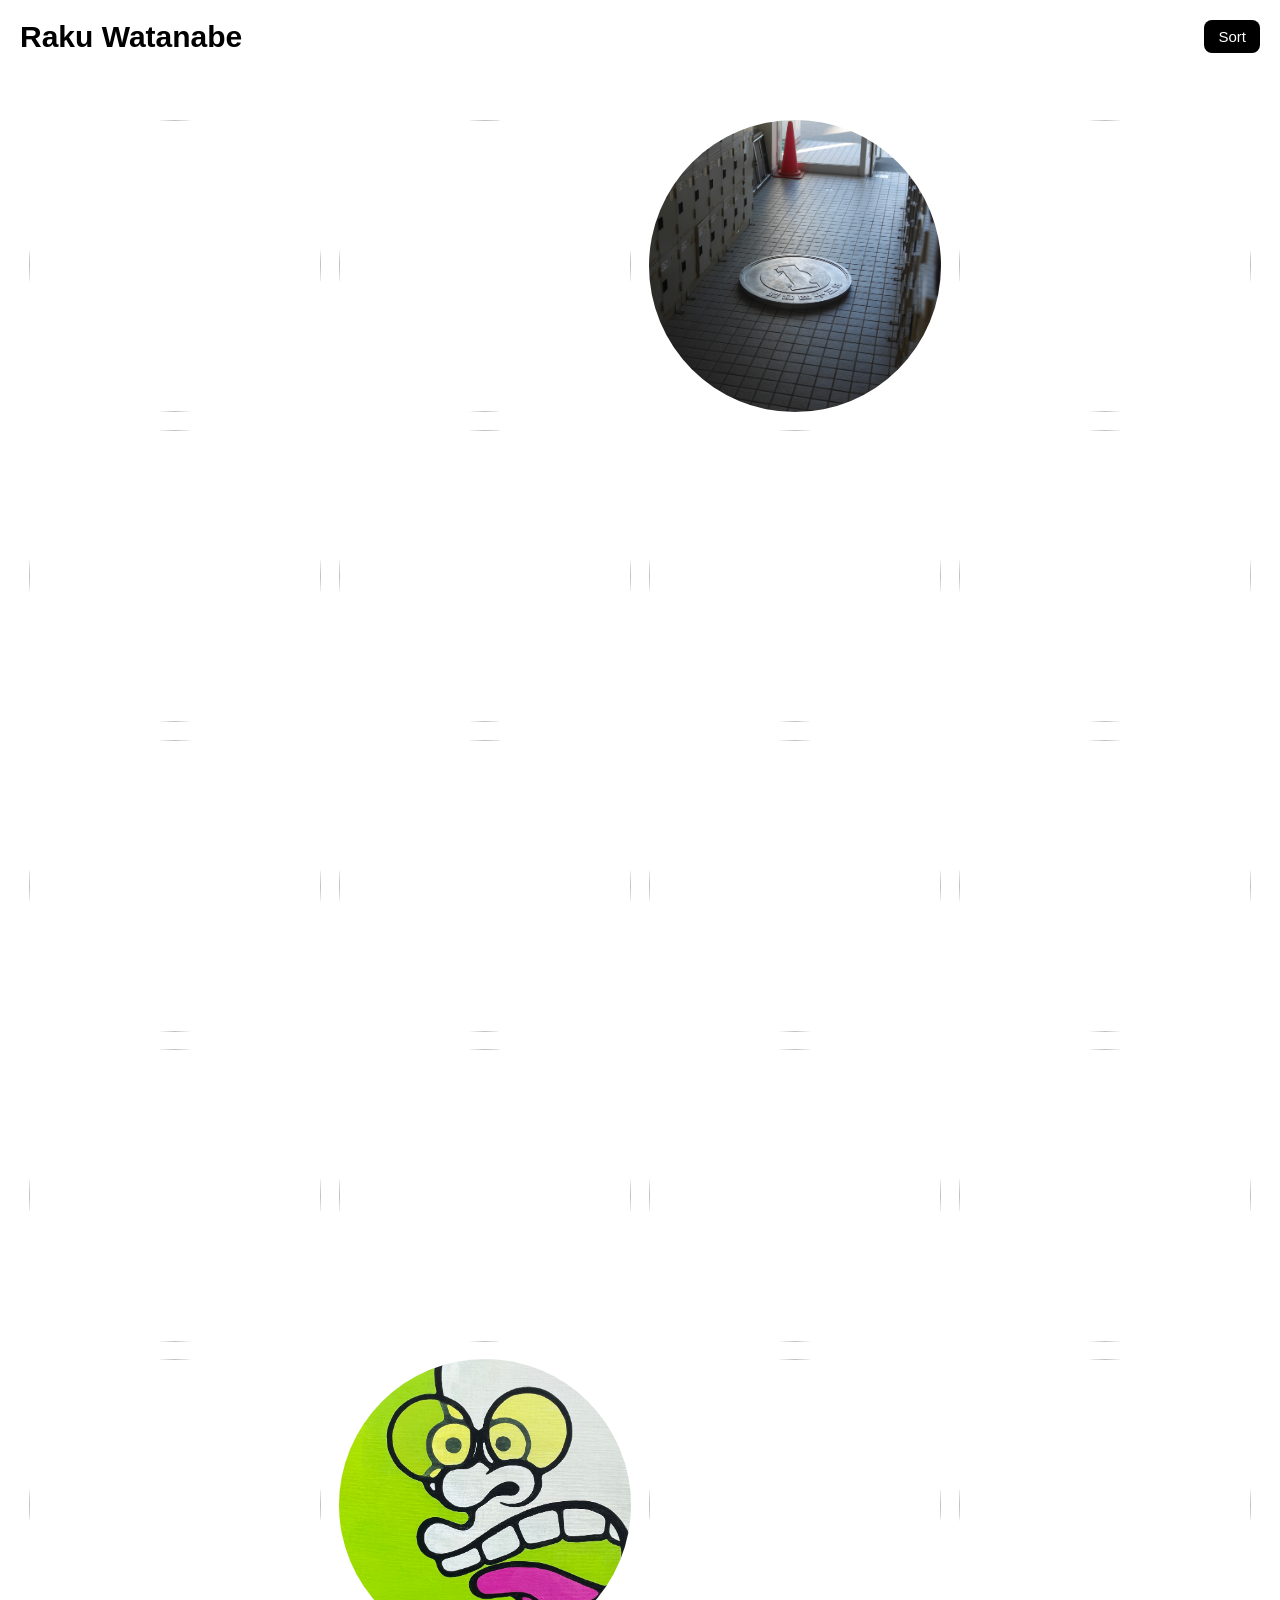
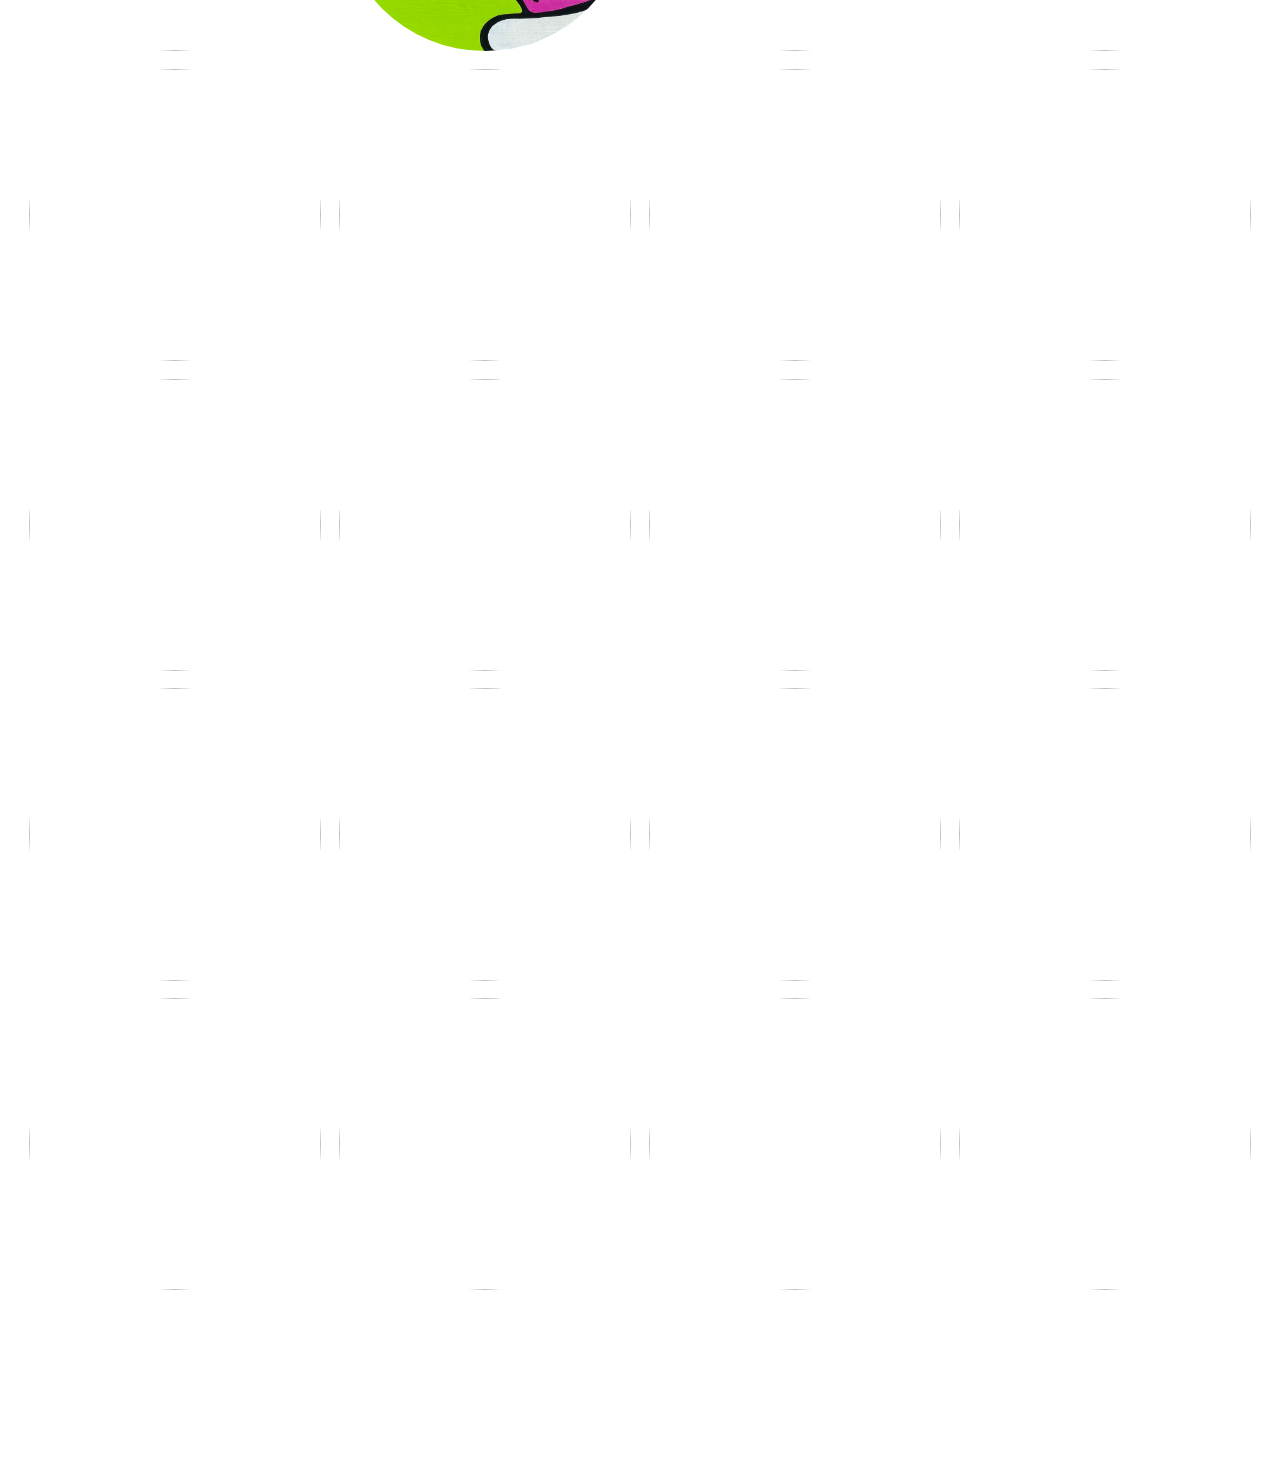
==== index.html @ ada794d5 "Update index.html" ====
<!DOCTYPE html>
<html lang="ja">
<head>
<meta charset="UTF-8">
<meta name="viewport" content="width=device-width, initial-scale=1.0">
<title>WORKS - ぎょーすー</title>

<style>

body, html {
  margin: 0;
  padding: 0;
  font-family: "Helvetica", sans-serif;
  background: #fff;
  color: #000;
  overflow-x: hidden;
}

/* ────────────────
  固定ヘッダー白背景（ロゴ＋Sort の後ろ）
──────────────── */
.header-bar {
  position: fixed;
  top: 0;
  left: 0;
  width: 100%;
  height: 65px;              /* ロゴ位置に合わせた高さ */
  background: #fff;
  z-index: 900;              /* 画像より前に必ず来る */
  pointer-events: none;      /* この帯はクリック無効 */
}

/* ロゴ ＆ Sort は pointer-events 復活 */
.logo, .sort-menu-button {
  pointer-events: auto;
}

/* ロゴ */
.logo {
  position: fixed;
  top: 20px;
  left: 20px;
  font-size: 30px;
  font-weight: bold;
  z-index: 950;
  color: #000;
  text-decoration: none;
}

/* Sort ボタン */
.sort-menu-button {
  position: fixed;
  top: 20px;
  right: 20px;
  background: #000;
  color: #fff;
  padding: 8px 14px;
  border-radius: 8px;
  font-size: 15px;
  cursor: pointer;
  z-index: 950;
  user-select: none;
}

/* Sort メニュー */
.sort-menu {
  position: fixed;
  top: 65px;
  right: 20px;
  background: #fff;
  border: 1px solid #000;
  border-radius: 8px;
  display: none;
  flex-direction: column;
  overflow: hidden;
  z-index: 960;
}

.sort-menu div {
  padding: 10px 14px;
  font-size: 14px;
  cursor: pointer;
  white-space: nowrap;
  border-bottom: 1px solid #ddd;
}
.sort-menu div:last-child { border-bottom: none; }
.sort-menu div:hover {
  background: #000;
  color: #fff;
}

/* WORK ITEM（丸） */

.work-item {
  position: absolute;
  cursor: pointer;
  overflow: hidden;
  border-radius: 50%;
  transition:
    left 0.6s ease,
    top 0.6s ease,
    width 0.4s ease,
    height 0.4s ease,
    transform 0.4s ease;
  z-index: 100;
}

.work-item img {
  width: 100%;
  height: 100%;
  object-fit: cover;
  transition: filter 0.3s ease, transform 0.4s ease;
}

.work-item:hover img {
  filter: brightness(0.4);
  transform: scale(1.1);
}
.work-item.is-active img {
  filter: brightness(0.4);
  transform: scale(1.1);
}

.work-item.is-active .work-title {
  opacity: 1;
}

/* 作品名 */
.work-title {
  position: absolute;
  top: 50%;
  left: 50%;
  width: 90%;
  transform: translate(-50%, -50%);
  text-align: center;
  color: #fff;
  font-weight: bold;
  text-shadow: 0 4px 10px rgba(0,0,0,0.8);
  opacity: 0;
  pointer-events: none;
  transition: opacity 0.4s ease;
  line-height: 1.25em;
}

.work-title span,
.work-title dt {
  display: block;
}

.work-item:hover .work-title {
  opacity: 1;
}

/* Wrapper（画像は白帯の80px下から開始） */
#pageWrapper {
  position: relative;
  width: 100%;
  padding-top: 100px; /* ← 白帯分＋余白 */
}
</style>
</head>
<body>

<!-- 白背景帯（固定） -->
<div class="header-bar"></div>

<!-- 文字はこの帯の上に重ねる -->
<a href="index.html" class="logo">Raku Watanabe</a>
<div class="sort-menu-button">Sort</div>

<div class="sort-menu">
  <div data-sort="asc">古い順</div>
  <div data-sort="desc">新しい順</div>
  <div data-sort="random">ランダム</div>
</div>



<div id="pageWrapper">

  <!-- ここから作品リスト（あなたのまま） -->
  <a class="work-item" href="works/work1.html" data-year="2023.3">
    <img src="img1.jpg">
    <div class="work-title">
      <span class="jp">いきものとして</span>
      <dt>As a Living Being</dt>
       <dt>As a Living Being</dt>
    </div>
  </a>

  <a class="work-item" href="works/work2.html" data-year="2024.5">
    <img src="img2.jpg">
    <div class="work-title">
      <span class="jp">街をやわらかくする</span>
      <dt>Softing the City</dt>
    </div>
  </a>

  <a class="work-item" href="works/work3.html" data-year="2025.2">
    <img src="img3.jpg">
    <div class="work-title">
      <span class="jp">ゆらめく応え</span>
      <dt>Wavering Reaction</dt>
    </div>
  </a>

  <a class="work-item" href="works/work4.html" data-year="2023.5">
    <img src="img4.jpg">
    <div class="work-title">
      <span class="jp">殻字プロジェクト</span>
      <dt>Hollow-Glyph Project</dt>
    </div>
  </a>

  <a class="work-item" href="works/work5.html" data-year="2023.6">
    <img src="img5.jpg">
    <div class="work-title">
      <span class="jp">行為の彫刻</span>
      <dt>Sculoting the Act</dt>
    </div>
  </a>

  <a class="work-item" href="works/work6.html" data-year="2019">
    <img src="img6.jpg">
    <div class="work-title">
      <span class="jp">parallel world</span>
    </div>
  </a>

  <a class="work-item" href="works/work7.html" data-year="2025.3">
    <img src="img7.jpg">
    <div class="work-title">
      <span class="jp">演じる会話</span>
      <dt>Performed Dialogue</dt>
    </div>
  </a>

  <a class="work-item" href="works/work8.html" data-year="2025.1">
    <img src="img8.jpg">
    <div class="work-title">
      <span class="jp">数千万年を装う</span>
      <dt>Pretending Tens of Millions of Years</dt>
    </div>
  </a>

  <a class="work-item" href="works/work9.html" data-year="2024.8">
    <img src="img9.jpg">
    <div class="work-title small-title">
      <span class="jp">作為的シンクロニシティ</span>
      <dt>Contrived Synchronicity</dt>
    </div>
  </a>

  <a class="work-item" href="works/work10.html" data-year="2024.7">
    <img src="img10.jpg">
    <div class="work-title">
      <span class="jp">人生の擬似体験</span>
      <dt>Simulated Life Experience</dt>
    </div>
  </a>

  <a class="work-item" href="works/work11.html" data-year="2023.2">
    <img src="img11.jpg">
    <div class="work-title">
      <span class="jp">依存の客観視</span>
      <dt>Objectifying Dependence</dt>
    </div>
  </a>

  <a class="work-item" href="works/work12.html" data-year="2023.1">
    <img src="img12.jpg">
    <div class="work-title">
      <span class="jp">LET OUT!</span>
    </div>
  </a>

  <a class="work-item" href="works/work13.html" data-year="2023.9">
    <img src="img13.jpg">
    <div class="work-title">
      <span class="jp">ゆめ、うつつ、廻る。</span>
      <dt>Dream, Reality, Turning.</dt>
    </div>
  </a>
  <a class="work-item" href="works/work14.html" data-year="2024.1">
    <img src="img14.jpg">
    <div class="work-title">
      <span class="jp">ポッキー（貫通）</span>
      <dt>Pocky(penetration)</dt>
    </div>
  </a>
   <a class="work-item" href="works/work15.html" data-year="2022.2">
    <img src="img15.jpg">
    <div class="work-title">
      <span class="jp">再創世</span>
      <dt>Re-Genesis</dt>
    </div>
  </a>
   <a class="work-item" href="works/work16.html" data-year="2023.7">
    <img src="img16.jpg">
    <div class="work-title">
      <span class="jp">自分を他人に話す</span>
      <dt>To talk abouut oneself to Others</dt>
    </div>
  </a>
   <a class="work-item" href="works/work17.html" data-year="2024.2">
    <img src="img17.jpg">
    <div class="work-title">
      <span class="jp">「必然」の片鱗を</span>
      <dt>A Glimpse of the "Inevitable"</dt>
    </div>
  </a>
   <a class="work-item" href="works/work18.html" data-year="2022.1">
    <img src="img18.jpg">
    <div class="work-title">
      <span class="jp">自画像</span>
      <dt>Self-Portrait</dt>
    </div>
  </a>
   <a class="work-item" href="works/work19.html" data-year="2024.3">
    <img src="img19.jpg">
    <div class="work-title">
      <span class="jp">Mr.</span>
      <dt></dt>
    </div>
  </a>
  <a class="work-item" href="works/work20.html" data-year="2024.9">
    <img src="img20.jpg">
    <div class="work-title">
      <span class="jp">私を整理して、次へ</span>
      <dt>Klesha Drawing</dt>
    </div>
  </a>
  <a class="work-item" href="works/work21.html" data-year="2021.1">
    <img src="img21.jpg">
    <div class="work-title">
      <span class="jp">Singularity</span>
      <dt></dt>
    </div>
  </a>
  <a class="work-item" href="works/work22.html" data-year="2023.1">
    <img src="img22.jpg">
    <div class="work-title">
      <span class="jp">巨大板チョコ</span>
      <dt>Giant Chocolate</dt>
    </div>
  </a>
  <a class="work-item" href="works/work23.html" data-year="2024.7">
    <img src="img23.jpg">
    <div class="work-title">
      <span class="jp">気配コミュニティ</span>
      <dt>Whisper Community</dt>
    </div>
  </a>
  <a class="work-item" href="works/work24.html" data-year="2021.0">
    <img src="img24.jpg">
    <div class="work-title">
      <span class="jp">天下御麺</span>
      <dt>Noodles</dt>
    </div>
  </a>
  <a class="work-item" href="works/work25.html" data-year="2023.4">
    <img src="img25.jpg">
    <div class="work-title">
      <span class="jp">無題（キャベツ頭）</span>
      <dt>Untitled(Cabbage Head)</dt>
    </div>
  </a>
  <a class="work-item" href="works/work26.html" data-year="2023.4">
    <img src="img26.jpg">
    <div class="work-title">
      <span class="jp">世界と接する</span>
      <dt>Point of Contact with the World</dt>
    </div>
  </a>
  <a class="work-item" href="works/work27.html" data-year="2025.5">
    <img src="img27.jpg">
    <div class="work-title">
      <span class="jp">競技カルタ選手権大会</span>
      <dt>Competitive Karuta Championship Tournament</dt>
    </div>
  </a>
  <a class="work-item" href="works/work28.html" data-year="2025.4">
    <img src="img28.jpg">
    <div class="work-title">
      <span class="jp">英語の練習</span>
      <dt>English Practice</dt>
    </div>
  </a>
  <a class="work-item" href="works/work29.html" data-year="2024.6">
    <img src="img29.jpg">
    <div class="work-title">
      <span class="jp">アンパンマンパンマン</span>
      <dt>Anpanmanpanman</dt>
    </div>
  </a>
  <a class="work-item" href="works/work30.html" data-year="2024.4">
    <img src="img30.jpg">
    <div class="work-title">
      <span class="jp">ピカソ</span>
      <dt>Picasso</dt>
    </div>
  </a>
    <a class="work-item" href="works/work31.html" data-year="2025.7">
    <img src="img31.jpg">
    <div class="work-title">
      <span class="jp">願う、抗う、乗り越える。</span>
      <dt>To Hope, to Stand, to Overcome.</dt>
    </div>
  </a> 
  <a class="work-item" href="works/work32.html" data-year="2025.0">
    <img src="img32.jpg">
    <div class="work-title">
      <span class="jp">なぞるブジェ</span>
      <dt>Tracebject</dt>
    </div>
  </a>
<a class="work-item" href="works/work32.html" data-year="2026.0">
    <img src="img33.jpg">
    <div class="work-title">
      <span class="jp">たべもののかたち</span>
      <dt>Food Shapes</dt>
    </div>
  </a>
  <a class="work-item" href="works/work32.html" data-year="2025.6">
    <img src="img34.jpg">
    <div class="work-title">
      <span class="jp">字日記</span>
      <dt>Gliph-Diary</dt>
    </div>
  </a>
   <a class="work-item" href="works/work32.html" data-year="2026.1">
    <img src="img35.jpg">
    <div class="work-title">
      <span class="jp">サークル活動</span>
      <dt>Club Activities</dt>
    </div>
  </a>
   <a class="work-item" href="works/work32.html" data-year="2026.2">
    <img src="img36.jpg">
    <div class="work-title">
      <span class="jp">【漫才】『純水サイダー「給食」の発表と講評』</span>
      <dt>[Manzai]"Presentation and Feedback on"School Lunch"Junsui-Cider"</dt>
    </div>
  </a>

</div>


<script>
const wrapper = document.getElementById("pageWrapper");
const items = Array.from(document.querySelectorAll(".work-item"));

let currentSorted = items;

/* タイトルサイズ */
function applyTitleSize(size) {
  let fontJP = 22;
  let fontEN = 16;

  if (size >= 260) { fontJP = 22; fontEN = 16; }
  else if (size >= 230) { fontJP = 20; fontEN = 15; }
  else if (size >= 200) { fontJP = 18; fontEN = 14; }
  else if (size >= 160) { fontJP = 15; fontEN = 12; }
  else { fontJP = 13; fontEN = 11; }

  document.querySelectorAll(".work-title").forEach(t => {
    const jp = t.querySelector("span");
    const en = t.querySelector("dt");
    if (jp) jp.style.fontSize = fontJP + "px";
    if (en) en.style.fontSize = fontEN + "px";
  });
}

/* レイアウト */
function layoutItems(sorted) {
  currentSorted = sorted;

  const W = window.innerWidth;

  /* 列数判定 */
  let colCount;
  if (W <= 550) colCount = 2;
  else if (W <= 900) colCount = 3;
  else if (W <= 1300) colCount = 4;
  else colCount = 5;

  /* 比率 */
  const marginRatio = 0.10;
  const gapRatio = 0.06;

  const itemSize =
    W / (colCount + gapRatio * (colCount - 1) + marginRatio * 2);

  const margin = itemSize * marginRatio;
  const gap = itemSize * gapRatio;

  sorted.forEach(el => {
    el.style.width = itemSize + "px";
    el.style.height = itemSize + "px";
  });
  applyTitleSize(itemSize);

  const totalWidth = colCount * itemSize + gap * (colCount - 1) + margin * 2;
  const startX = (W - totalWidth) / 2 + margin;

  let maxBottom = 0;

  sorted.forEach((el, i) => {
    const col = i % colCount;
    const row = Math.floor(i / colCount);

    const x = startX + col * (itemSize + gap);
    const y = 120 + row * (itemSize + gap); /* ← 白帯の高さ 120 に変更 */

    el.style.left = x + "px";
    el.style.top = y + "px";

    maxBottom = Math.max(maxBottom, y + itemSize);
  });

  wrapper.style.height = maxBottom + 80 + "px";
}

/* 初期ランダム */
function init() {
  const shuffled = [...items].sort(() => Math.random() - 0.5);

  shuffled.forEach(el => {
    el.style.left = Math.random() * 200 + "px";
    el.style.top  = Math.random() * 150 + "px";
  });

  setTimeout(() => layoutItems(shuffled), 200);
}

init();

/* Sort */
const menuButton = document.querySelector(".sort-menu-button");
const menuBox = document.querySelector(".sort-menu");

menuButton.onclick = () => {
  menuBox.style.display =
    menuBox.style.display === "flex" ? "none" : "flex";
};

document.querySelectorAll(".sort-menu div").forEach(btn => {
  btn.onclick = () => {
    menuBox.style.display = "none";
    const type = btn.dataset.sort;
    let sorted = [...items];

    if (type === "asc") sorted.sort((a, b) => Number(a.dataset.year) - Number(b.dataset.year));
    if (type === "desc") sorted.sort((a, b) => Number(b.dataset.year) - Number(a.dataset.year));
    if (type === "random") sorted.sort(() => Math.random() - 0.5);

    layoutItems(sorted);
  };
});

/* リサイズ */
let lastWidth = window.innerWidth;
window.addEventListener("resize", () => {
  if (window.innerWidth !== lastWidth) {
    lastWidth = window.innerWidth;
    layoutItems(currentSorted);
  }
});

const isTouch = ('ontouchstart' in window);

if (isTouch) {

  let activeItem = null;
  let hideTimer = null;

  let startX = 0;
  let startY = 0;
  let moved = false;

  items.forEach(item => {

    item.addEventListener("touchstart", function(e){

      startX = e.touches[0].clientX;
      startY = e.touches[0].clientY;
      moved = false;

    }, {passive:true});


    item.addEventListener("touchmove", function(e){

      const moveX = Math.abs(
        e.touches[0].clientX - startX
      );

      const moveY = Math.abs(
        e.touches[0].clientY - startY
      );

      if(moveX > 10 || moveY > 10){
        moved = true;
      }

    }, {passive:true});


   item.addEventListener("touchend", function(e){

  // スクロールなら普通にスクロール
  if(moved){
    return;
  }

  // タップ時だけリンクを止める
  e.preventDefault();


  // タップ処理

      // タップ処理
      if(activeItem === this){

        window.location.href =
          this.getAttribute("href");

        return;
      }


      if(hideTimer){
        clearTimeout(hideTimer);
      }


      items.forEach(i=>{
        i.classList.remove("is-active");
      });


      this.classList.add("is-active");

      activeItem = this;


      hideTimer = setTimeout(()=>{

        this.classList.remove("is-active");
        activeItem = null;

      },2000);
     
     item.addEventListener("click", function(e){

  // タップでJS管理するので通常リンク停止
  e.preventDefault();

});


    });

  });

}


/* ─────────────────────────────── */



</script>

</body>
</html>
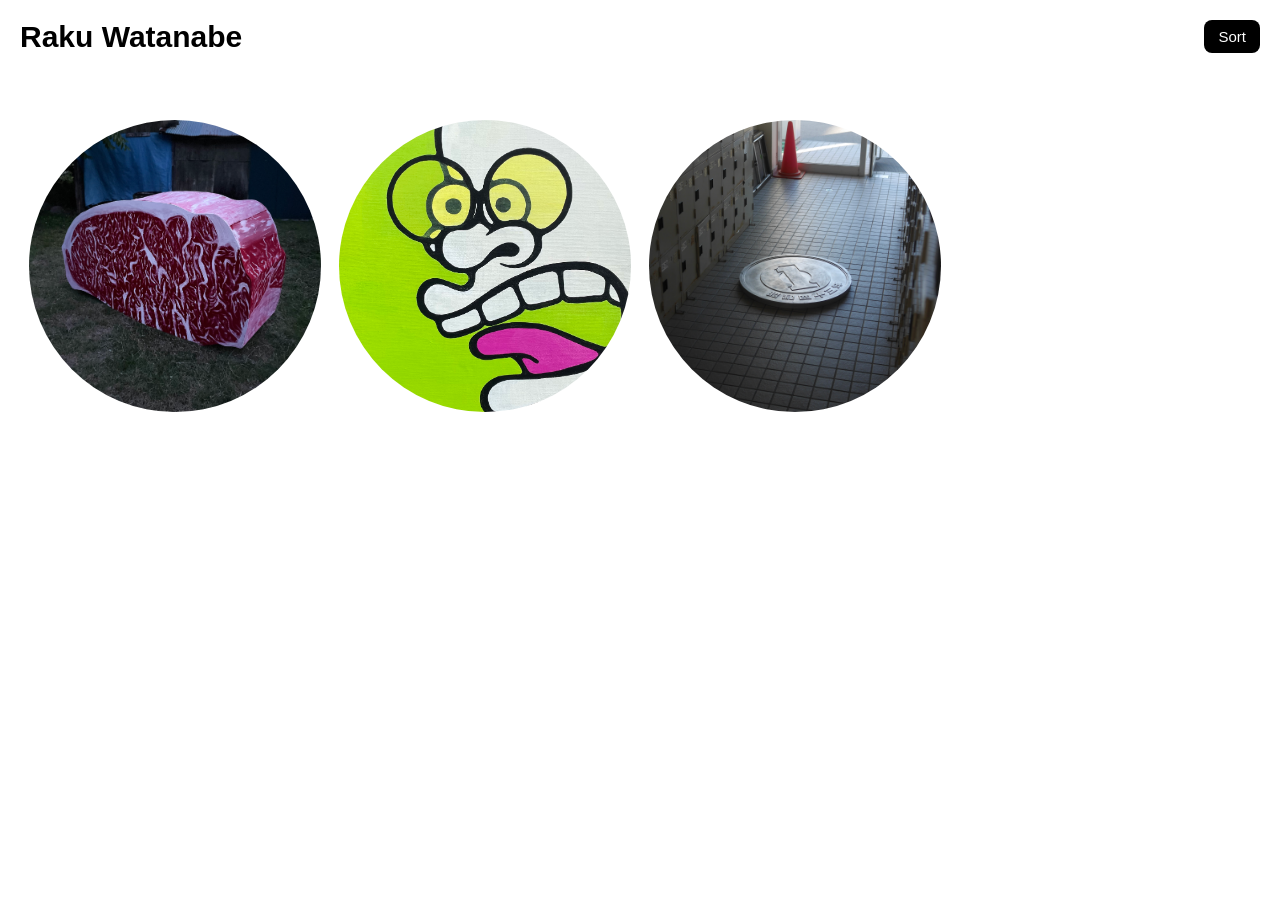
==== commit 32970e49: "Update index.html" ====
--- a/index.html
+++ b/index.html
@@ -195,127 +195,6 @@
       <dt>Softing the City</dt>
     </div>
   </a>
-
-  <a class="work-item" href="works/work3.html" data-year="2025.2">
-    <img src="img3.jpg">
-    <div class="work-title">
-      <span class="jp">ゆらめく応え</span>
-      <dt>Wavering Reaction</dt>
-    </div>
-  </a>
-
-  <a class="work-item" href="works/work4.html" data-year="2023.5">
-    <img src="img4.jpg">
-    <div class="work-title">
-      <span class="jp">殻字プロジェクト</span>
-      <dt>Hollow-Glyph Project</dt>
-    </div>
-  </a>
-
-  <a class="work-item" href="works/work5.html" data-year="2023.6">
-    <img src="img5.jpg">
-    <div class="work-title">
-      <span class="jp">行為の彫刻</span>
-      <dt>Sculoting the Act</dt>
-    </div>
-  </a>
-
-  <a class="work-item" href="works/work6.html" data-year="2019">
-    <img src="img6.jpg">
-    <div class="work-title">
-      <span class="jp">parallel world</span>
-    </div>
-  </a>
-
-  <a class="work-item" href="works/work7.html" data-year="2025.3">
-    <img src="img7.jpg">
-    <div class="work-title">
-      <span class="jp">演じる会話</span>
-      <dt>Performed Dialogue</dt>
-    </div>
-  </a>
-
-  <a class="work-item" href="works/work8.html" data-year="2025.1">
-    <img src="img8.jpg">
-    <div class="work-title">
-      <span class="jp">数千万年を装う</span>
-      <dt>Pretending Tens of Millions of Years</dt>
-    </div>
-  </a>
-
-  <a class="work-item" href="works/work9.html" data-year="2024.8">
-    <img src="img9.jpg">
-    <div class="work-title small-title">
-      <span class="jp">作為的シンクロニシティ</span>
-      <dt>Contrived Synchronicity</dt>
-    </div>
-  </a>
-
-  <a class="work-item" href="works/work10.html" data-year="2024.7">
-    <img src="img10.jpg">
-    <div class="work-title">
-      <span class="jp">人生の擬似体験</span>
-      <dt>Simulated Life Experience</dt>
-    </div>
-  </a>
-
-  <a class="work-item" href="works/work11.html" data-year="2023.2">
-    <img src="img11.jpg">
-    <div class="work-title">
-      <span class="jp">依存の客観視</span>
-      <dt>Objectifying Dependence</dt>
-    </div>
-  </a>
-
-  <a class="work-item" href="works/work12.html" data-year="2023.1">
-    <img src="img12.jpg">
-    <div class="work-title">
-      <span class="jp">LET OUT!</span>
-    </div>
-  </a>
-
-  <a class="work-item" href="works/work13.html" data-year="2023.9">
-    <img src="img13.jpg">
-    <div class="work-title">
-      <span class="jp">ゆめ、うつつ、廻る。</span>
-      <dt>Dream, Reality, Turning.</dt>
-    </div>
-  </a>
-  <a class="work-item" href="works/work14.html" data-year="2024.1">
-    <img src="img14.jpg">
-    <div class="work-title">
-      <span class="jp">ポッキー（貫通）</span>
-      <dt>Pocky(penetration)</dt>
-    </div>
-  </a>
-   <a class="work-item" href="works/work15.html" data-year="2022.2">
-    <img src="img15.jpg">
-    <div class="work-title">
-      <span class="jp">再創世</span>
-      <dt>Re-Genesis</dt>
-    </div>
-  </a>
-   <a class="work-item" href="works/work16.html" data-year="2023.7">
-    <img src="img16.jpg">
-    <div class="work-title">
-      <span class="jp">自分を他人に話す</span>
-      <dt>To talk abouut oneself to Others</dt>
-    </div>
-  </a>
-   <a class="work-item" href="works/work17.html" data-year="2024.2">
-    <img src="img17.jpg">
-    <div class="work-title">
-      <span class="jp">「必然」の片鱗を</span>
-      <dt>A Glimpse of the "Inevitable"</dt>
-    </div>
-  </a>
-   <a class="work-item" href="works/work18.html" data-year="2022.1">
-    <img src="img18.jpg">
-    <div class="work-title">
-      <span class="jp">自画像</span>
-      <dt>Self-Portrait</dt>
-    </div>
-  </a>
    <a class="work-item" href="works/work19.html" data-year="2024.3">
     <img src="img19.jpg">
     <div class="work-title">
@@ -323,128 +202,6 @@
       <dt></dt>
     </div>
   </a>
-  <a class="work-item" href="works/work20.html" data-year="2024.9">
-    <img src="img20.jpg">
-    <div class="work-title">
-      <span class="jp">私を整理して、次へ</span>
-      <dt>Klesha Drawing</dt>
-    </div>
-  </a>
-  <a class="work-item" href="works/work21.html" data-year="2021.1">
-    <img src="img21.jpg">
-    <div class="work-title">
-      <span class="jp">Singularity</span>
-      <dt></dt>
-    </div>
-  </a>
-  <a class="work-item" href="works/work22.html" data-year="2023.1">
-    <img src="img22.jpg">
-    <div class="work-title">
-      <span class="jp">巨大板チョコ</span>
-      <dt>Giant Chocolate</dt>
-    </div>
-  </a>
-  <a class="work-item" href="works/work23.html" data-year="2024.7">
-    <img src="img23.jpg">
-    <div class="work-title">
-      <span class="jp">気配コミュニティ</span>
-      <dt>Whisper Community</dt>
-    </div>
-  </a>
-  <a class="work-item" href="works/work24.html" data-year="2021.0">
-    <img src="img24.jpg">
-    <div class="work-title">
-      <span class="jp">天下御麺</span>
-      <dt>Noodles</dt>
-    </div>
-  </a>
-  <a class="work-item" href="works/work25.html" data-year="2023.4">
-    <img src="img25.jpg">
-    <div class="work-title">
-      <span class="jp">無題（キャベツ頭）</span>
-      <dt>Untitled(Cabbage Head)</dt>
-    </div>
-  </a>
-  <a class="work-item" href="works/work26.html" data-year="2023.4">
-    <img src="img26.jpg">
-    <div class="work-title">
-      <span class="jp">世界と接する</span>
-      <dt>Point of Contact with the World</dt>
-    </div>
-  </a>
-  <a class="work-item" href="works/work27.html" data-year="2025.5">
-    <img src="img27.jpg">
-    <div class="work-title">
-      <span class="jp">競技カルタ選手権大会</span>
-      <dt>Competitive Karuta Championship Tournament</dt>
-    </div>
-  </a>
-  <a class="work-item" href="works/work28.html" data-year="2025.4">
-    <img src="img28.jpg">
-    <div class="work-title">
-      <span class="jp">英語の練習</span>
-      <dt>English Practice</dt>
-    </div>
-  </a>
-  <a class="work-item" href="works/work29.html" data-year="2024.6">
-    <img src="img29.jpg">
-    <div class="work-title">
-      <span class="jp">アンパンマンパンマン</span>
-      <dt>Anpanmanpanman</dt>
-    </div>
-  </a>
-  <a class="work-item" href="works/work30.html" data-year="2024.4">
-    <img src="img30.jpg">
-    <div class="work-title">
-      <span class="jp">ピカソ</span>
-      <dt>Picasso</dt>
-    </div>
-  </a>
-    <a class="work-item" href="works/work31.html" data-year="2025.7">
-    <img src="img31.jpg">
-    <div class="work-title">
-      <span class="jp">願う、抗う、乗り越える。</span>
-      <dt>To Hope, to Stand, to Overcome.</dt>
-    </div>
-  </a> 
-  <a class="work-item" href="works/work32.html" data-year="2025.0">
-    <img src="img32.jpg">
-    <div class="work-title">
-      <span class="jp">なぞるブジェ</span>
-      <dt>Tracebject</dt>
-    </div>
-  </a>
-<a class="work-item" href="works/work32.html" data-year="2026.0">
-    <img src="img33.jpg">
-    <div class="work-title">
-      <span class="jp">たべもののかたち</span>
-      <dt>Food Shapes</dt>
-    </div>
-  </a>
-  <a class="work-item" href="works/work32.html" data-year="2025.6">
-    <img src="img34.jpg">
-    <div class="work-title">
-      <span class="jp">字日記</span>
-      <dt>Gliph-Diary</dt>
-    </div>
-  </a>
-   <a class="work-item" href="works/work32.html" data-year="2026.1">
-    <img src="img35.jpg">
-    <div class="work-title">
-      <span class="jp">サークル活動</span>
-      <dt>Club Activities</dt>
-    </div>
-  </a>
-   <a class="work-item" href="works/work32.html" data-year="2026.2">
-    <img src="img36.jpg">
-    <div class="work-title">
-      <span class="jp">【漫才】『純水サイダー「給食」の発表と講評』</span>
-      <dt>[Manzai]"Presentation and Feedback on"School Lunch"Junsui-Cider"</dt>
-    </div>
-  </a>
-
-</div>
-
 
 <script>
 const wrapper = document.getElementById("pageWrapper");
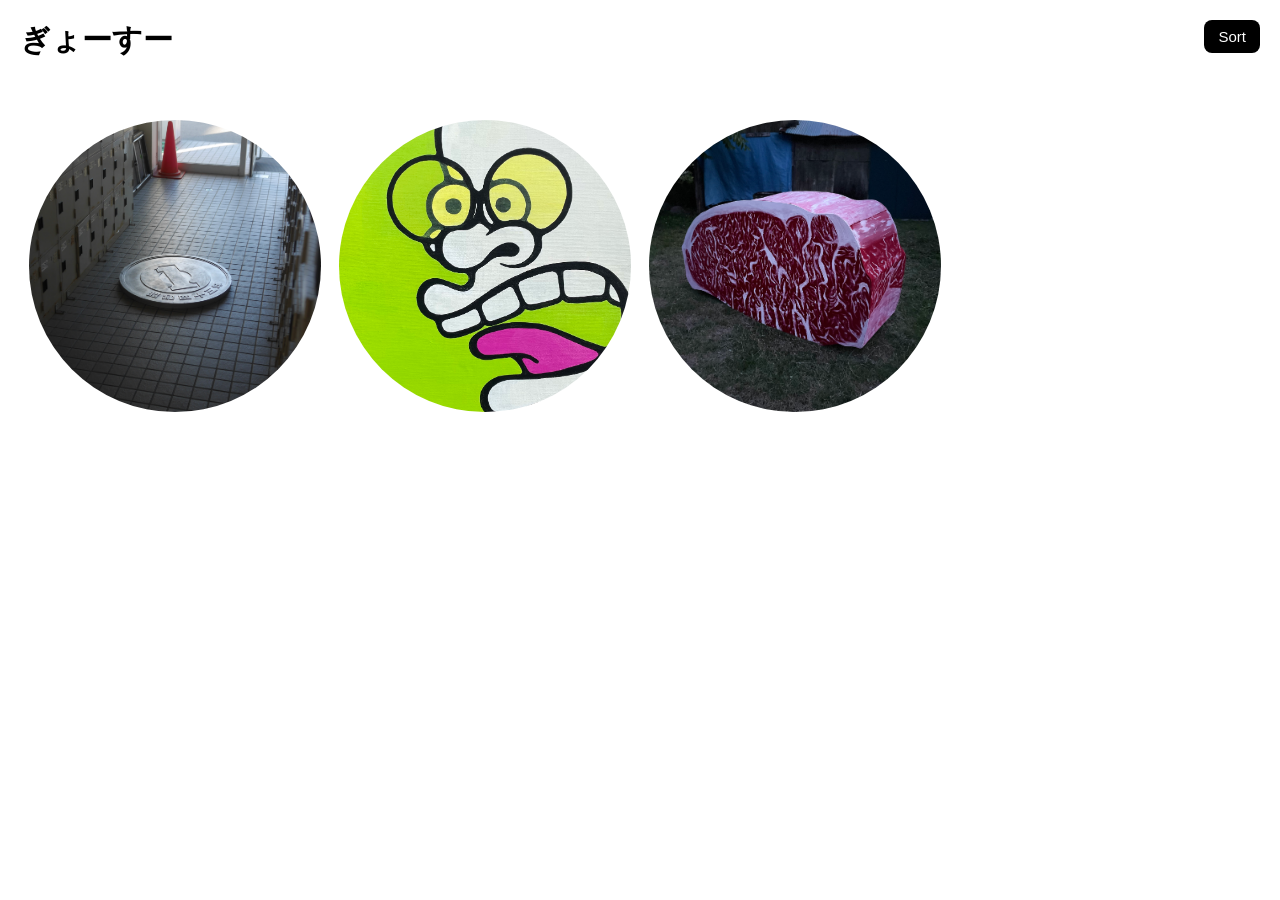
==== commit 832a8f76: "Update index.html" ====
--- a/index.html
+++ b/index.html
@@ -165,7 +165,7 @@
 <div class="header-bar"></div>
 
 <!-- 文字はこの帯の上に重ねる -->
-<a href="index.html" class="logo">Raku Watanabe</a>
+<a href="index.html" class="logo">ぎょーすー</a>
 <div class="sort-menu-button">Sort</div>
 
 <div class="sort-menu">
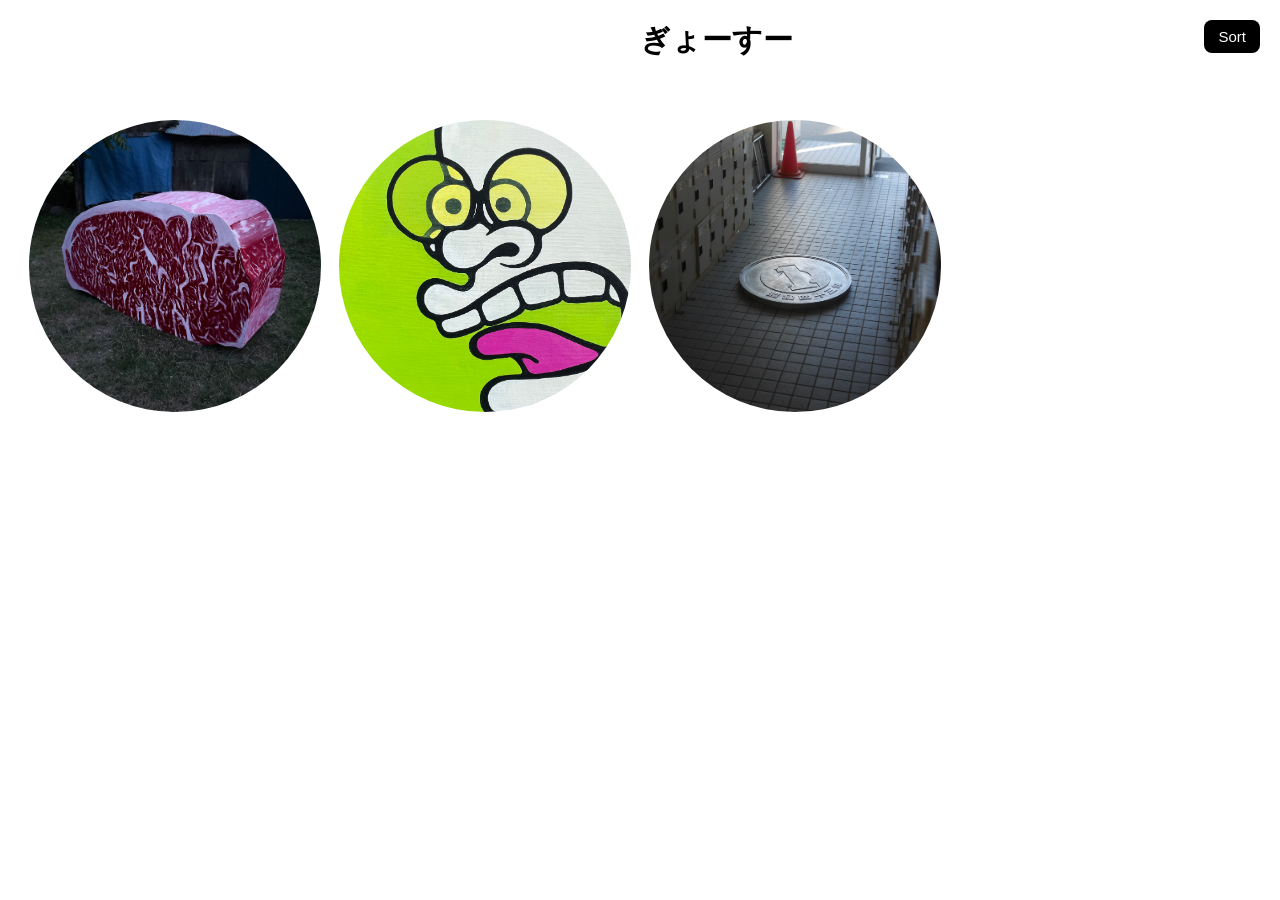
==== commit db416809: "Update index.html" ====
--- a/index.html
+++ b/index.html
@@ -39,7 +39,7 @@
 .logo {
   position: fixed;
   top: 20px;
-  left: 20px;
+  left: 50%;
   font-size: 30px;
   font-weight: bold;
   z-index: 950;
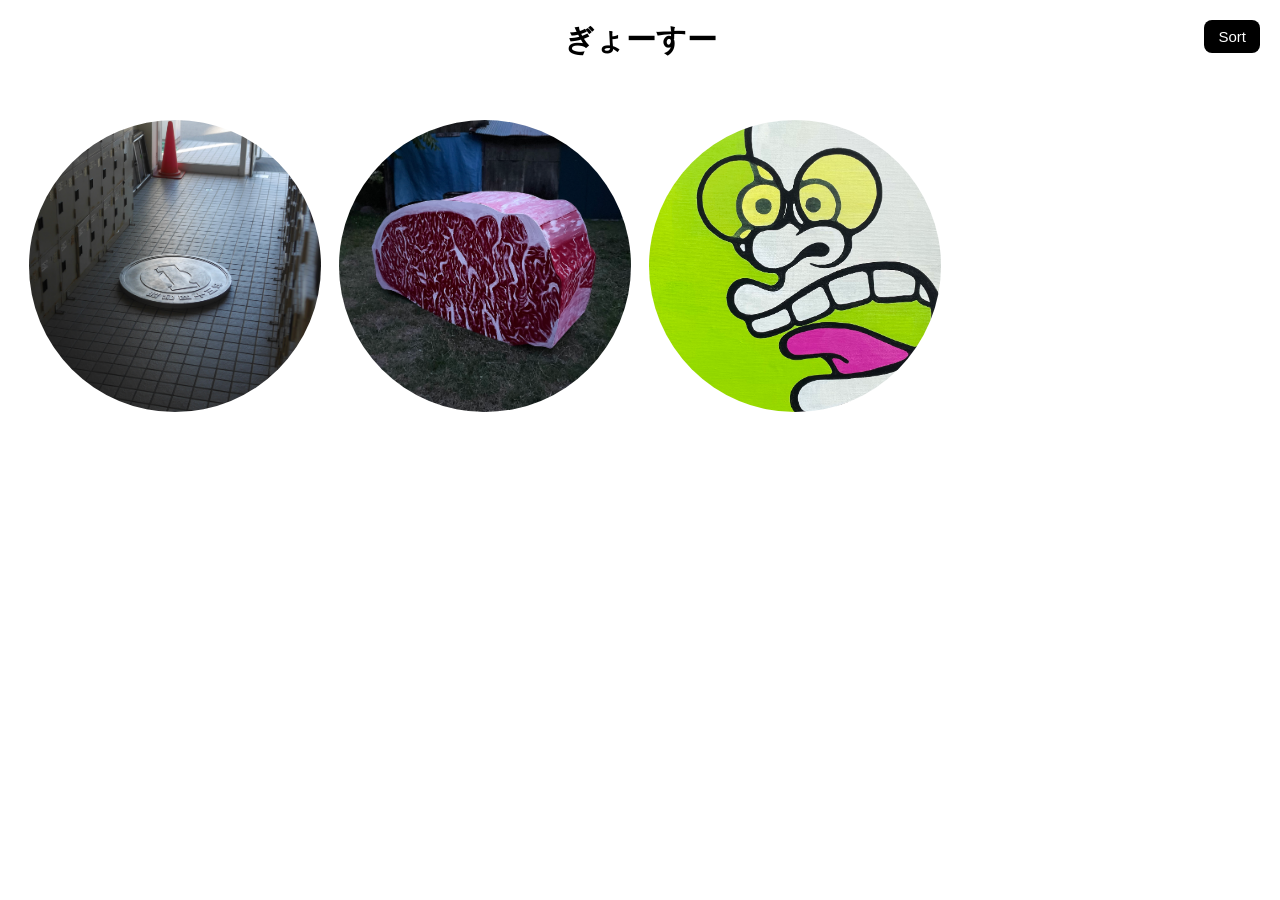
==== commit 90bc9600: "Update index.html" ====
--- a/index.html
+++ b/index.html
@@ -40,6 +40,7 @@
   position: fixed;
   top: 20px;
   left: 50%;
+  transform:translateX(-50%);
   font-size: 30px;
   font-weight: bold;
   z-index: 950;
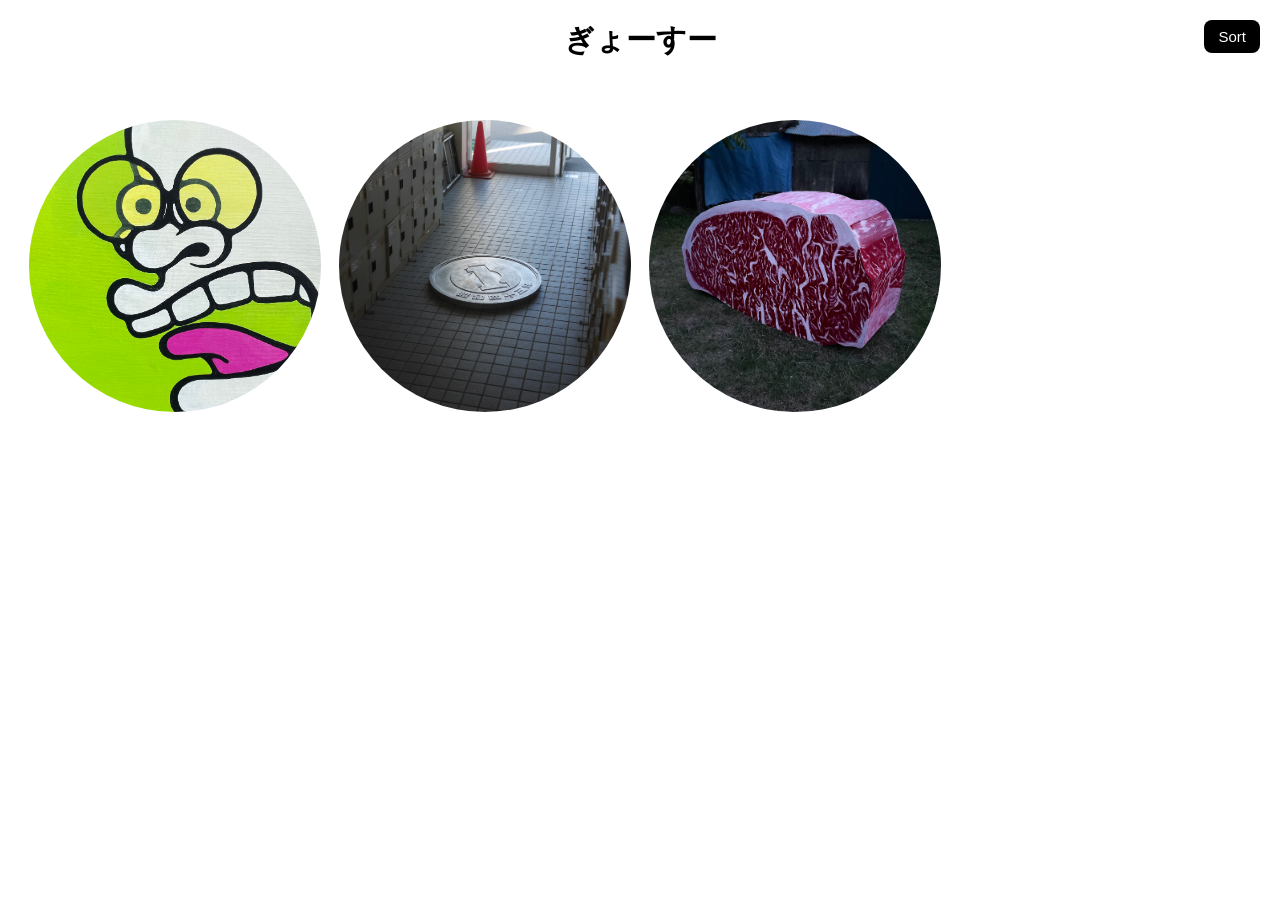
==== commit 28f65b03: "Update index.html" ====
--- a/index.html
+++ b/index.html
@@ -184,8 +184,8 @@
     <img src="img1.jpg">
     <div class="work-title">
       <span class="jp">いきものとして</span>
-      <dt>As a Living Being</dt>
-       <dt>As a Living Being</dt>
+      <dt>渡邉 楽</dt>
+       <dt>¥300,000</dt>
     </div>
   </a>
 
@@ -193,13 +193,16 @@
     <img src="img2.jpg">
     <div class="work-title">
       <span class="jp">街をやわらかくする</span>
-      <dt>Softing the City</dt>
+      <dt>渡邉 楽</dt>
+      <dt>￥100,000</dt>
     </div>
   </a>
    <a class="work-item" href="works/work19.html" data-year="2024.3">
     <img src="img19.jpg">
     <div class="work-title">
       <span class="jp">Mr.</span>
+      <dt>渡邉 楽</dt>
+      <dt>￥8,000</dt>
       <dt></dt>
     </div>
   </a>
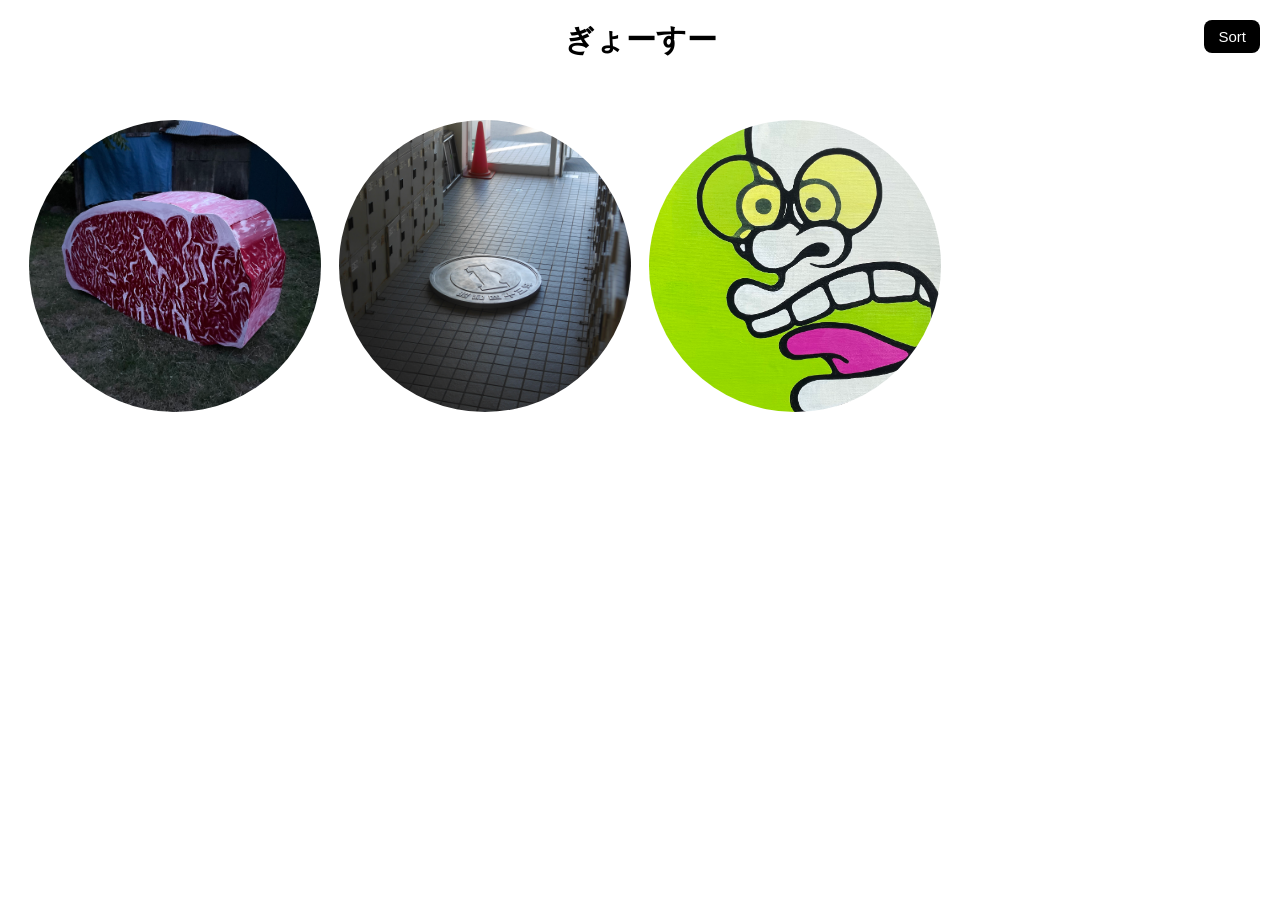
==== commit 5a6bfd6b: "Update index.html" ====
--- a/index.html
+++ b/index.html
@@ -183,7 +183,7 @@
   <a class="work-item" href="works/work1.html" data-year="2023.3">
     <img src="img1.jpg">
     <div class="work-title">
-      <span class="jp">いきものとして</span>
+      <span class="jp">《いきものとして》</span>
       <dt>渡邉 楽</dt>
        <dt>¥300,000</dt>
     </div>
@@ -192,7 +192,7 @@
   <a class="work-item" href="works/work2.html" data-year="2024.5">
     <img src="img2.jpg">
     <div class="work-title">
-      <span class="jp">街をやわらかくする</span>
+      <span class="jp">《街をやわらかくする》</span>
       <dt>渡邉 楽</dt>
       <dt>￥100,000</dt>
     </div>
@@ -200,7 +200,7 @@
    <a class="work-item" href="works/work19.html" data-year="2024.3">
     <img src="img19.jpg">
     <div class="work-title">
-      <span class="jp">Mr.</span>
+      <span class="jp">《Mr.》</span>
       <dt>渡邉 楽</dt>
       <dt>￥8,000</dt>
       <dt></dt>
